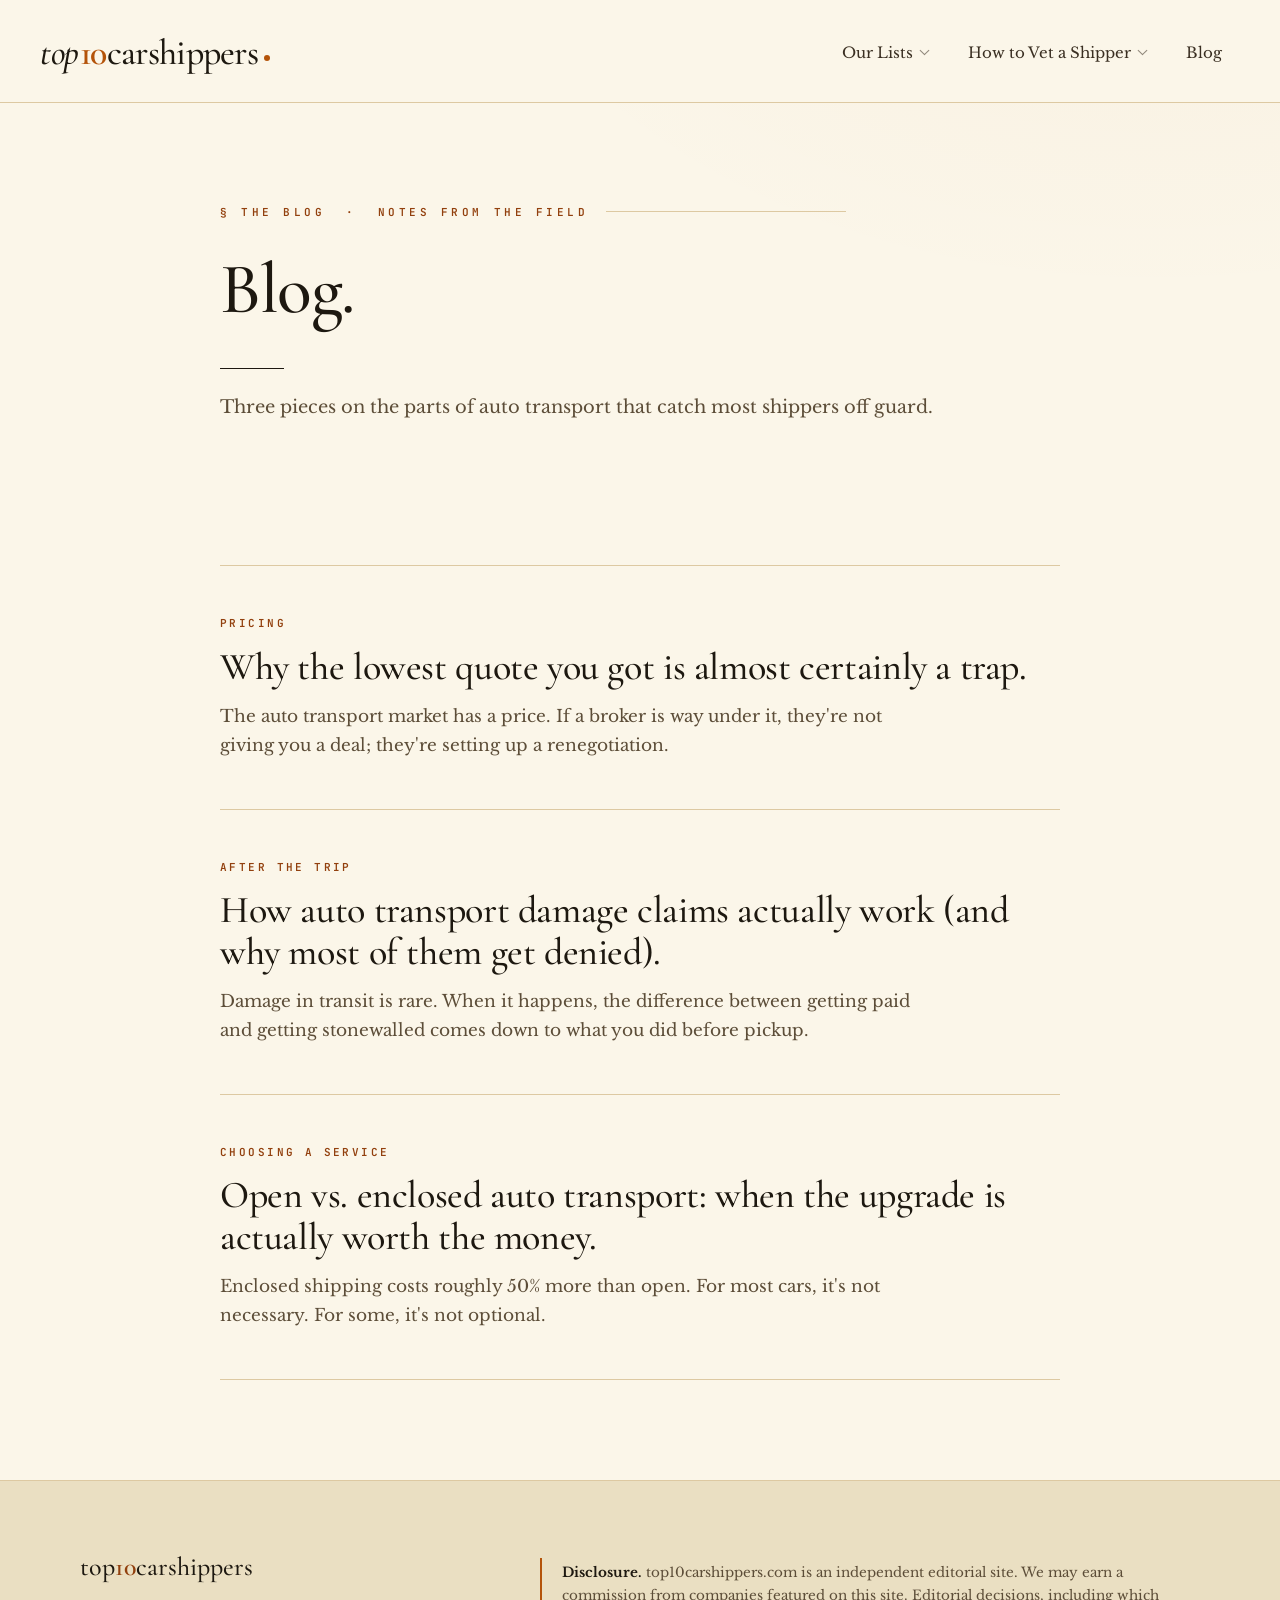
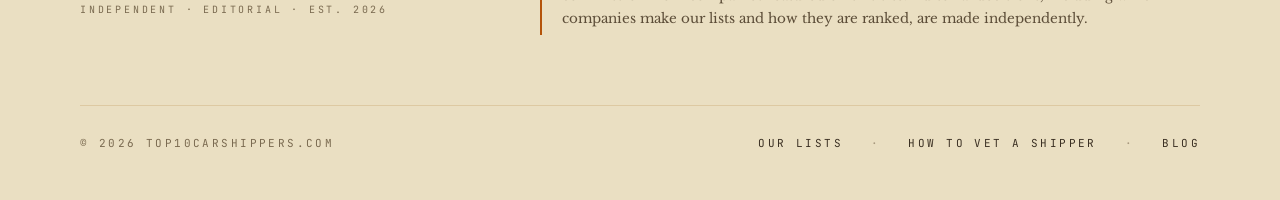
==== blog/index.html @ 25932ae4 "fix name of blog" ====
<!doctype html>
<html lang="en">
<head>
<meta charset="utf-8" />
<meta name="viewport" content="width=device-width,initial-scale=1" />
<link rel="icon" type="image/png" href="/favicon.png" />
<link rel="apple-touch-icon" href="/apple-touch-icon.png" />
<title>Blog — top10carshippers</title>
<meta name="description" content="Editorial pieces on auto transport: pricing traps, damage claims, open vs. enclosed transport." />
<link rel="preconnect" href="https://fonts.googleapis.com" />
<link rel="preconnect" href="https://fonts.gstatic.com" crossorigin />
<link href="https://fonts.googleapis.com/css2?family=Cormorant+Garamond:ital,wght@0,400;0,500;0,600;0,700;1,400;1,500;1,600&family=Libre+Baskerville:ital,wght@0,400;0,700;1,400&family=JetBrains+Mono:wght@400;500;600&display=swap" rel="stylesheet" />
<link rel="stylesheet" href="../styles.css" />
<style>
  .entries article p { all: revert; }
  .entries article p::first-letter { all: revert; font-size: inherit; float: none; padding: 0; color: inherit; }
</style>
</head>
<body>
<header class="masthead">
  <div class="wrap mast-row">
    <a href="/" class="logo" aria-label="top10carshippers home">
      <span><span class="word-top">top</span><span class="word-ten">10</span><span class="word-rest">carshippers</span></span>
      <span class="dot" aria-hidden="true"></span>
    </a>
    <nav class="primary" id="primary-nav" aria-label="Primary">
      <div class="navitem" data-menu="lists" tabindex="0" role="button" aria-haspopup="true" aria-expanded="false">
        Our Lists
        <span class="caret" aria-hidden="true"></span>
        <div class="dropdown" role="menu">
          <a href="/top-7-car-shipping-companies.html" role="menuitem">Top 7 Car Shipping Companies</a>
          <a href="/best-for-first-time-shippers.html" role="menuitem">Best for First-Time Shippers</a>
          <a href="/best-for-cross-country.html" role="menuitem">Best for Cross-Country Moves</a>
        </div>
      </div>
      <div class="navitem" data-menu="vet" tabindex="0" role="button" aria-haspopup="true" aria-expanded="false">
        How to Vet a Shipper
        <span class="caret" aria-hidden="true"></span>
        <div class="dropdown" role="menu">
          <a href="/broker-vs-carrier.html" role="menuitem">Broker vs. Carrier</a>
          <a href="/fmcsa-checklist.html" role="menuitem">FMCSA Checklist</a>
          <a href="/verify-a-car-shipping-company.html" role="menuitem">How to Verify a Car Shipping Company</a>
          <a href="/common-auto-transport-scams.html" role="menuitem">Common Auto Transport Scams</a>
        </div>
      </div>
      <a href="/blog/" class="navitem">Blog</a>
    </nav>
  </div>
</header>
<section class="page-hero">
  <div class="narrow">
    <p class="kicker">§ The Blog  &nbsp;·&nbsp; Notes from the field</p>
    <h1>Blog.</h1>
    <p class="subhead">Three pieces on the parts of auto transport that catch most shippers off guard.</p>
  </div>
</section>

<section class="entries">
  <div class="narrow" style="padding-top:24px;">

    <article style="padding:48px 0; border-top:1px solid var(--rule);">
      <p style="font-family:var(--mono);font-size:11px;letter-spacing:0.22em;text-transform:uppercase;color:var(--amber-2);font-weight:600;margin:0 0 14px;">Pricing</p>
      <h2 style="font-family:var(--display);font-weight:500;font-size:38px;line-height:1.1;letter-spacing:-0.01em;color:var(--ink);margin:0 0 14px;">
        <a href="/blog/lowest-quote-trap.html" style="border-bottom:1px solid transparent;transition:border-color .15s;" onmouseover="this.style.borderBottomColor='var(--amber)'" onmouseout="this.style.borderBottomColor='transparent'">Why the lowest quote you got is almost certainly a trap.</a>
      </h2>
      <p style="font-family:var(--body);font-size:17px;line-height:1.7;color:var(--ink-3);margin:0;max-width:60ch;">The auto transport market has a price. If a broker is way under it, they're not giving you a deal; they're setting up a renegotiation.</p>
    </article>

    <article style="padding:48px 0; border-top:1px solid var(--rule);">
      <p style="font-family:var(--mono);font-size:11px;letter-spacing:0.22em;text-transform:uppercase;color:var(--amber-2);font-weight:600;margin:0 0 14px;">After the trip</p>
      <h2 style="font-family:var(--display);font-weight:500;font-size:38px;line-height:1.1;letter-spacing:-0.01em;color:var(--ink);margin:0 0 14px;">
        <a href="/blog/damage-claims.html" style="border-bottom:1px solid transparent;transition:border-color .15s;" onmouseover="this.style.borderBottomColor='var(--amber)'" onmouseout="this.style.borderBottomColor='transparent'">How auto transport damage claims actually work (and why most of them get denied).</a>
      </h2>
      <p style="font-family:var(--body);font-size:17px;line-height:1.7;color:var(--ink-3);margin:0;max-width:60ch;">Damage in transit is rare. When it happens, the difference between getting paid and getting stonewalled comes down to what you did before pickup.</p>
    </article>

    <article style="padding:48px 0; border-top:1px solid var(--rule); border-bottom:1px solid var(--rule);">
      <p style="font-family:var(--mono);font-size:11px;letter-spacing:0.22em;text-transform:uppercase;color:var(--amber-2);font-weight:600;margin:0 0 14px;">Choosing a service</p>
      <h2 style="font-family:var(--display);font-weight:500;font-size:38px;line-height:1.1;letter-spacing:-0.01em;color:var(--ink);margin:0 0 14px;">
        <a href="/blog/open-vs-enclosed.html" style="border-bottom:1px solid transparent;transition:border-color .15s;" onmouseover="this.style.borderBottomColor='var(--amber)'" onmouseout="this.style.borderBottomColor='transparent'">Open vs. enclosed auto transport: when the upgrade is actually worth the money.</a>
      </h2>
      <p style="font-family:var(--body);font-size:17px;line-height:1.7;color:var(--ink-3);margin:0;max-width:60ch;">Enclosed shipping costs roughly 50% more than open. For most cars, it's not necessary. For some, it's not optional.</p>
    </article>

  </div>
</section>
<footer class="site-foot">
  <div class="wrap">
    <div class="foot-grid">
      <div>
        <div class="foot-logo"><span style="font-style:italic;">top</span><span class="word-ten">10</span>carshippers</div>
        <div class="foot-tag">Independent · Editorial · Est. 2026</div>
      </div>
      <p class="disclosure">
        <strong>Disclosure.</strong> top10carshippers.com is an independent editorial site. We may earn a commission from companies featured on this site. Editorial decisions, including which companies make our lists and how they are ranked, are made independently.
      </p>
    </div>
    <div class="foot-bottom">
      <div>© 2026 top10carshippers.com</div>
      <nav class="foot-nav" aria-label="Footer">
        <a href="/top-7-car-shipping-companies.html">Our Lists</a>
        <span class="sep">·</span>
        <a href="/broker-vs-carrier.html">How to Vet a Shipper</a>
        <span class="sep">·</span>
        <a href="/blog/">Blog</a>
      </nav>
    </div>
  </div>
</footer>
<script>
  (function() {
    const items = document.querySelectorAll('nav.primary > .navitem[data-menu]');
    items.forEach(item => {
      const open = () => {
        items.forEach(o => o !== item && o.classList.remove('open'));
        item.classList.add('open');
        item.setAttribute('aria-expanded', 'true');
      };
      const close = () => { item.classList.remove('open'); item.setAttribute('aria-expanded', 'false'); };
      item.addEventListener('click', (e) => { e.stopPropagation(); item.classList.contains('open') ? close() : open(); });
      item.addEventListener('mouseenter', open);
      item.addEventListener('mouseleave', close);
      item.addEventListener('keydown', (e) => {
        if (e.key === 'Enter' || e.key === ' ') { e.preventDefault(); item.classList.contains('open') ? close() : open(); }
        if (e.key === 'Escape') close();
      });
    });
    document.addEventListener('click', () => items.forEach(i => i.classList.remove('open')));
  })();
</script>
</body>
</html>
---- styles.css ----
:root {
    /* Warm paper palette — distinct from Site 1 (Magazine #67 black + red on near-white) */
    --paper:    #FBF6E9;   /* warm cream — page bg */
    --paper-2:  #F4ECD6;   /* tan tint — section shift */
    --paper-3:  #EADFC2;   /* deeper tan — footer */
    --paper-edge:#E5D7B6;  /* warm tan rule */
    --rule:     #DDC9A2;   /* hairline */
    --rule-soft:#E8DBB9;
    --ink:      #1D1810;   /* warm black */
    --ink-2:    #3A2F22;
    --ink-3:    #5C4D38;   /* body */
    --ink-4:    #7A6A50;   /* muted */
    --amber:    #B45309;   /* primary accent — slightly darker amber for AA on cream */
    --amber-2:  #92400E;
    --highlight:#F4D58E;   /* yellow paper highlight */
    --rr-navy:  #021C3D;
    --rr-navy-soft:#0a2952;
    --link:     #1D4ED8;
    --display:  "Cormorant Garamond", "Cormorant", Georgia, serif;
    --body:     "Libre Baskerville", Georgia, "Times New Roman", serif;
    --mono:     "JetBrains Mono", ui-monospace, SFMono-Regular, Menlo, monospace;
  }
  *, *::before, *::after { box-sizing: border-box; }
  html, body { margin: 0; padding: 0; }
  body {
    font-family: var(--body);
    background: var(--paper);
    color: var(--ink);
    -webkit-font-smoothing: antialiased;
    text-rendering: optimizeLegibility;
    font-size: 16px;
    line-height: 1.7;
    /* subtle paper noise */
    background-image:
      radial-gradient(1200px 800px at 90% -10%, rgba(180,83,9,0.045), transparent 60%),
      radial-gradient(900px 700px at -10% 120%, rgba(180,83,9,0.04), transparent 60%);
  }
  a { color: inherit; text-decoration: none; }
  img, svg { max-width: 100%; display: block; }
  ::selection { background: var(--ink); color: var(--paper); }

  .wrap { max-width: 1200px; margin: 0 auto; padding: 0 40px; }
  .narrow { max-width: 920px; margin: 0 auto; padding: 0 40px; }

  /* ============ HEADER ============ */
  .masthead {
    border-bottom: 1px solid var(--rule);
    background: var(--paper);
  }
  .mast-meta {
    border-bottom: 1px solid var(--rule-soft);
    font-family: var(--mono);
    font-size: 11px;
    letter-spacing: 0.18em;
    text-transform: uppercase;
    color: var(--ink-4);
  }
  .mast-meta-inner {
    display: flex; justify-content: space-between; align-items: center;
    height: 36px;
  }
  .mast-meta .dot { color: var(--amber); margin: 0 10px; }
  .mast-row {
    display: flex; align-items: center; justify-content: space-between;
    padding: 26px 0 22px;
    gap: 32px;
  }
  .logo {
    display: inline-flex; align-items: baseline; gap: 0;
    font-family: var(--display);
    font-weight: 500;
    font-size: 36px;
    line-height: 1;
    letter-spacing: -0.012em;
    color: var(--ink);
  }
  .logo .word-top { font-style: italic; font-weight: 500; }
  .logo .word-ten {
    font-style: normal; font-weight: 600;
    color: var(--amber);
    margin: 0 1px;
    /* subtle ligature feel */
    letter-spacing: -0.04em;
  }
  .logo .word-rest { font-weight: 500; letter-spacing: -0.02em; }
  .logo .dot {
    width: 6px; height: 6px; border-radius: 50%;
    background: var(--amber);
    display: inline-block; margin-left: 6px; transform: translateY(-3px);
  }
  .logo small {
    display: block;
    font-family: var(--mono);
    font-size: 9.5px;
    letter-spacing: 0.28em;
    text-transform: uppercase;
    color: var(--ink-4);
    margin-top: 6px;
    font-weight: 500;
  }

  nav.primary { display: flex; align-items: center; gap: 4px; }
  nav.primary > .navitem {
    position: relative;
    font-family: var(--body);
    font-size: 15px;
    font-weight: 400;
    cursor: pointer;
    padding: 14px 18px;
    display: inline-flex; align-items: center; gap: 8px;
    color: var(--ink-2);
    border-radius: 2px;
    transition: color .15s ease, background .15s ease;
  }
  nav.primary > .navitem:hover { color: var(--amber-2); }
  nav.primary > .navitem .caret {
    width: 7px; height: 7px;
    border-right: 1.2px solid currentColor;
    border-bottom: 1.2px solid currentColor;
    transform: rotate(45deg) translate(-1.5px, -1.5px);
    transition: transform .2s ease;
    opacity: 0.55;
  }
  nav.primary > .navitem.open .caret { transform: rotate(-135deg) translate(-1.5px, -1.5px); opacity: 1; }
  .dropdown {
    position: absolute; top: calc(100% + 4px); right: -8px; min-width: 320px;
    background: var(--paper);
    border: 1px solid var(--ink);
    border-top: 3px solid var(--amber);
    box-shadow: 0 18px 40px -10px rgba(29,24,16,0.18);
    padding: 6px 0;
    opacity: 0; pointer-events: none; transform: translateY(-4px);
    transition: opacity .15s ease, transform .15s ease;
    z-index: 20;
  }
  nav.primary > .navitem.open .dropdown { opacity: 1; pointer-events: auto; transform: translateY(0); }
  .dropdown a {
    display: flex; align-items: center; justify-content: space-between;
    padding: 13px 22px;
    font-family: var(--body); font-weight: 400; font-size: 14.5px;
    line-height: 1.4;
    border-bottom: 1px solid var(--rule-soft);
    color: var(--ink);
  }
  .dropdown a:last-child { border-bottom: none; }
  .dropdown a:hover { background: var(--paper-2); color: var(--amber-2); }
  .dropdown a .arrow { font-family: var(--display); font-size: 19px; opacity: 0.45; font-style: italic; }
  .dropdown a:hover .arrow { opacity: 1; }

  /* ============ HERO ============ */
  .hero {
    padding: 120px 0 132px;
    position: relative;
  }
  .hero-eyebrow {
    font-family: var(--mono);
    font-size: 11px;
    letter-spacing: 0.32em;
    text-transform: uppercase;
    color: var(--amber-2);
    font-weight: 600;
    margin: 0 0 40px;
    display: flex; align-items: center; gap: 18px;
  }
  .hero-eyebrow::after {
    content: ""; flex: 1;
    border-top: 1px solid var(--rule);
    max-width: 240px;
  }
  .hero h1 {
    font-family: var(--display);
    font-weight: 500;
    font-size: clamp(44px, 6.6vw, 96px);
    line-height: 1.02;
    letter-spacing: -0.02em;
    color: var(--ink);
    margin: 0 0 0;
    max-width: 18ch;
    text-wrap: balance;
  }
  .hero h1 .line { display: block; }
  .hero h1 em {
    font-style: italic;
    font-weight: 500;
    color: var(--amber-2);
  }
  .hero h1 .quiet {
    color: var(--ink-3);
    font-style: italic;
    font-weight: 400;
  }
  .hero-sub {
    font-family: var(--body);
    font-weight: 400;
    font-size: clamp(17px, 1.45vw, 21px);
    line-height: 1.6;
    color: var(--ink-3);
    max-width: 56ch;
    margin: 56px 0 0;
    text-wrap: pretty;
  }
  .hero-sub::before {
    content: ""; display: block;
    width: 64px; height: 1px;
    background: var(--ink);
    margin-bottom: 28px;
  }
  .hero-foot {
    margin-top: 64px;
    display: flex; align-items: center; gap: 28px;
    font-family: var(--mono);
    font-size: 11px;
    letter-spacing: 0.22em;
    text-transform: uppercase;
    color: var(--ink-4);
  }
  .hero-foot .pill {
    border: 1px solid var(--ink);
    padding: 8px 14px;
    border-radius: 999px;
    color: var(--ink);
    font-weight: 600;
    background: transparent;
  }

  /* ============ SECTIONS ============ */
  section.section {
    padding: 110px 0;
    border-top: 1px solid var(--rule);
  }
  section.tan { background: var(--paper-2); }

  .section-head { margin-bottom: 64px; }
  .kicker {
    font-family: var(--mono);
    font-size: 11px;
    letter-spacing: 0.3em;
    text-transform: uppercase;
    color: var(--amber-2);
    font-weight: 600;
    margin: 0 0 22px;
    display: flex; align-items: center; gap: 14px;
  }
  .kicker .roman { font-family: var(--display); font-style: italic; font-size: 16px; letter-spacing: 0; text-transform: none; color: var(--ink-3); font-weight: 500; margin-right: 4px; }
  .kicker::after { content: ""; flex: 1; border-top: 1px solid var(--rule); max-width: 240px; }
  h2.section-title {
    font-family: var(--display);
    font-weight: 500;
    font-size: clamp(36px, 4.6vw, 60px);
    line-height: 1.05;
    letter-spacing: -0.018em;
    color: var(--ink);
    margin: 0 0 26px;
    max-width: 22ch;
    text-wrap: balance;
  }
  h2.section-title em { font-style: italic; font-weight: 500; color: var(--amber-2); }
  .section-lede {
    font-family: var(--body);
    font-weight: 400;
    font-size: 17px;
    line-height: 1.75;
    color: var(--ink-3);
    max-width: 62ch;
    text-wrap: pretty;
    margin: 0;
  }

  /* ============ CRITERIA (What We Look For) ============ */
  .criteria {
    display: grid;
    grid-template-columns: repeat(2, 1fr);
    gap: 0;
    border-top: 1px solid var(--ink);
  }
  .criterion {
    padding: 48px 56px 48px 0;
    border-bottom: 1px solid var(--rule);
    position: relative;
    display: grid;
    grid-template-columns: 100px 1fr;
    column-gap: 28px;
    align-items: start;
  }
  .criterion:nth-child(odd) { padding-right: 56px; border-right: 1px solid var(--rule); }
  .criterion:nth-child(even) { padding-left: 56px; }
  .criterion:nth-last-child(-n+2) { border-bottom: none; padding-bottom: 16px; }
  .criterion:nth-last-child(1):nth-child(odd) { border-right: 1px solid var(--rule); }

  .crit-num {
    font-family: var(--display);
    font-style: italic;
    font-weight: 500;
    font-size: 96px;
    line-height: 0.85;
    color: var(--amber);
    letter-spacing: -0.03em;
    grid-row: span 2;
  }
  .criterion h3 {
    font-family: var(--display);
    font-weight: 600;
    font-size: 28px;
    line-height: 1.15;
    letter-spacing: -0.012em;
    color: var(--ink);
    margin: 16px 0 14px;
  }
  .criterion p {
    font-family: var(--body);
    font-size: 15px;
    line-height: 1.75;
    color: var(--ink-3);
    margin: 0;
    grid-column: 2;
    max-width: 38ch;
  }

  /* ============ RED FLAGS ============ */
  .flags {
    border-top: 2px solid var(--ink);
    border-bottom: 2px solid var(--ink);
  }
  .flag {
    display: grid;
    grid-template-columns: 56px 1fr 1fr;
    column-gap: 36px;
    align-items: baseline;
    padding: 30px 0;
    border-bottom: 1px solid var(--rule);
  }
  .flag:last-child { border-bottom: none; }
  .flag-mark {
    font-family: var(--mono);
    font-size: 11px;
    letter-spacing: 0.18em;
    color: var(--amber-2);
    font-weight: 700;
    padding-top: 8px;
  }
  .flag h3 {
    font-family: var(--display);
    font-weight: 500;
    font-size: clamp(22px, 2vw, 28px);
    line-height: 1.2;
    letter-spacing: -0.01em;
    color: var(--ink);
    margin: 0;
    font-style: italic;
  }
  .flag p {
    font-family: var(--body);
    font-size: 14.5px;
    line-height: 1.7;
    color: var(--ink-3);
    margin: 0;
  }

  /* ============ TOP PICK (RoadRunner) ============ */
  .pick-shell {
    margin-top: 16px;
    background: var(--paper);
    border: 1px solid var(--ink);
    box-shadow:
      8px 8px 0 var(--paper-edge),
      0 30px 60px -30px rgba(29,24,16,0.18);
  }
  .pick-tag-row {
    display: flex; align-items: center; justify-content: space-between;
    padding: 18px 36px;
    border-bottom: 1px solid var(--ink);
    background: var(--ink);
    color: var(--paper);
  }
  .pick-tag {
    font-family: var(--mono);
    font-size: 11px;
    letter-spacing: 0.32em;
    text-transform: uppercase;
    font-weight: 600;
    display: flex; align-items: center; gap: 14px;
    color: var(--highlight);
  }
  .pick-tag .marker {
    width: 9px; height: 9px;
    background: var(--amber);
    transform: rotate(45deg);
  }
  .pick-meta {
    font-family: var(--mono);
    font-size: 10.5px;
    letter-spacing: 0.22em;
    text-transform: uppercase;
    color: var(--paper-edge);
    font-weight: 500;
  }
  .pick-body-grid {
    display: grid;
    grid-template-columns: 1.05fr 1.4fr;
    gap: 0;
  }
  .pick-logo-side {
    padding: 44px 48px 44px 48px;
    border-right: 1px solid var(--rule);
    background: var(--paper-2);
    display: flex; flex-direction: column; gap: 44px; justify-content: center; align-items: stretch;
  }
  .pick-logo-side > .rr-wrap { display: flex; justify-content: center; }
  .pick-logo-side .rr-logo {
    width: 100%;
    max-width: 280px;
    height: auto;
  }
  .pick-stats { display: grid; grid-template-columns: repeat(3, 1fr); gap: 20px; }
  .pick-stat .num {
    font-family: var(--display); font-style: italic; font-weight: 500;
    font-size: 42px; line-height: 1; color: var(--ink); letter-spacing: -0.02em;
  }
  .pick-stat .lab {
    font-family: var(--mono); font-size: 10px; letter-spacing: 0.22em;
    text-transform: uppercase; color: var(--ink-4); margin-top: 8px;
  }
  .pick-content {
    padding: 56px 56px 52px;
    display: flex; flex-direction: column; gap: 24px;
  }
  .pick-rank-row {
    display: flex; align-items: baseline; gap: 14px;
    border-bottom: 1px solid var(--rule);
    padding-bottom: 22px;
    margin-bottom: 4px;
  }
  .pick-rank-num {
    font-family: var(--display); font-style: italic; font-weight: 500;
    font-size: 88px; line-height: 0.85; letter-spacing: -0.04em;
    color: var(--amber);
  }
  .pick-rank-of {
    font-family: var(--mono); font-size: 11px; letter-spacing: 0.22em;
    text-transform: uppercase; color: var(--ink-4); font-weight: 600;
    padding-bottom: 14px;
  }
  .pick-rank-line {
    font-family: var(--display);
    font-style: italic;
    color: var(--ink-3);
    font-size: 18px;
    margin-left: auto;
    padding-bottom: 16px;
    font-weight: 400;
  }
  .pick-name {
    font-family: var(--display);
    font-weight: 600;
    font-size: clamp(34px, 3.8vw, 48px);
    line-height: 1.05;
    letter-spacing: -0.018em;
    color: var(--ink);
    margin: 0;
  }
  .pick-name .amp { font-style: italic; font-weight: 500; color: var(--amber-2); }
  .pick-body {
    font-family: var(--body);
    font-size: 15.5px;
    line-height: 1.75;
    color: var(--ink-3);
    margin: 0;
    max-width: 60ch;
  }
  .pick-body strong { color: var(--ink); font-weight: 700; }
  .pick-cta {
    display: inline-flex; align-items: center; gap: 14px;
    font-family: var(--display);
    font-style: italic;
    font-weight: 500;
    font-size: 22px;
    color: var(--ink);
    border-bottom: 1.5px solid var(--ink);
    padding-bottom: 4px;
    align-self: flex-start;
    margin-top: 12px;
    transition: color .15s ease, border-color .15s ease, gap .2s ease;
  }
  .pick-cta:hover { color: var(--amber-2); border-color: var(--amber-2); gap: 22px; }
  .pick-cta .chev {
    font-family: var(--mono);
    font-style: normal;
    font-weight: 500;
    font-size: 18px;
  }

  /* ============ LISTS GRID ============ */
  .lists {
    display: grid;
    grid-template-columns: repeat(3, 1fr);
    gap: 0;
    border-top: 1px solid var(--ink);
    border-bottom: 1px solid var(--ink);
  }
  .list-card {
    padding: 48px 36px 44px;
    border-right: 1px solid var(--rule);
    display: flex; flex-direction: column; gap: 18px;
    background: var(--paper);
    transition: background .2s ease;
    position: relative;
  }
  .list-card:last-child { border-right: none; }
  .list-card:hover { background: var(--paper-2); }
  .list-num {
    font-family: var(--display);
    font-style: italic; font-weight: 500;
    font-size: 56px; line-height: 0.9;
    color: var(--amber);
    letter-spacing: -0.03em;
  }
  .list-card h3 {
    font-family: var(--display);
    font-weight: 500;
    font-size: 28px;
    line-height: 1.15;
    letter-spacing: -0.012em;
    color: var(--ink);
    margin: 0;
    text-wrap: balance;
  }
  .list-card p {
    font-family: var(--body);
    font-size: 14.5px;
    line-height: 1.7;
    color: var(--ink-3);
    margin: 0;
    max-width: 32ch;
  }
  .list-card .read {
    margin-top: auto;
    padding-top: 20px;
    font-family: var(--mono);
    font-size: 11px;
    letter-spacing: 0.22em;
    text-transform: uppercase;
    color: var(--ink);
    font-weight: 600;
    display: inline-flex; align-items: center; gap: 10px;
    border-top: 1px solid var(--rule);
    padding-top: 18px;
  }
  .list-card:hover .read { color: var(--amber-2); }
  .list-card .read .arrow { font-family: var(--display); font-style: italic; font-size: 18px; }

  /* ============ BLOG ============ */
  .blog-list {
    display: grid;
    grid-template-columns: 1fr;
    gap: 0;
    border-top: 1px solid var(--ink);
  }
  .blog-row {
    display: grid;
    grid-template-columns: 96px 1.2fr 1.4fr auto;
    column-gap: 36px;
    align-items: baseline;
    padding: 40px 0;
    border-bottom: 1px solid var(--rule);
    position: relative;
    transition: background .2s ease;
  }
  .blog-row:last-child { border-bottom: 1px solid var(--ink); }
  .blog-row:hover { background: rgba(180,83,9,0.04); }
  .blog-row .roman {
    font-family: var(--display);
    font-style: italic; font-weight: 500;
    font-size: 20px;
    color: var(--ink-4);
    letter-spacing: 0.04em;
  }
  .blog-row h3 {
    font-family: var(--display);
    font-weight: 500;
    font-size: clamp(22px, 2.2vw, 30px);
    line-height: 1.15;
    letter-spacing: -0.014em;
    color: var(--ink);
    margin: 0;
    text-wrap: balance;
  }
  .blog-row p {
    font-family: var(--body);
    font-size: 14.5px;
    line-height: 1.7;
    color: var(--ink-3);
    margin: 0;
    max-width: 50ch;
  }
  .blog-row .read {
    font-family: var(--mono);
    font-size: 11px;
    letter-spacing: 0.22em;
    text-transform: uppercase;
    color: var(--ink-4);
    font-weight: 600;
    white-space: nowrap;
    align-self: center;
  }
  .blog-row:hover .read { color: var(--amber-2); }

  /* ============ FOOTER ============ */
  footer.site-foot {
    background: var(--paper-3);
    border-top: 1px solid var(--rule);
    padding: 64px 0 48px;
    color: var(--ink-2);
  }
  .foot-grid {
    display: grid;
    grid-template-columns: 1.2fr 2fr;
    gap: 64px;
    align-items: start;
    margin-bottom: 56px;
  }
  .foot-logo {
    font-family: var(--display);
    font-weight: 500;
    font-size: 26px;
    color: var(--ink);
  }
  .foot-logo .word-ten { color: var(--amber-2); font-weight: 600; }
  .foot-tag {
    margin-top: 12px;
    font-family: var(--mono);
    font-size: 10px;
    letter-spacing: 0.28em;
    text-transform: uppercase;
    color: var(--ink-4);
  }
  .disclosure {
    font-family: var(--body);
    font-size: 13.5px;
    line-height: 1.7;
    color: var(--ink-3);
    max-width: 65ch;
    border-left: 2px solid var(--amber);
    padding: 4px 0 4px 20px;
  }
  .disclosure strong { color: var(--ink); font-weight: 700; }
  .foot-bottom {
    display: flex; justify-content: space-between; align-items: center;
    padding-top: 28px;
    border-top: 1px solid var(--rule);
    font-family: var(--mono);
    font-size: 11px;
    letter-spacing: 0.22em;
    text-transform: uppercase;
    color: var(--ink-4);
  }
  .foot-nav { display: flex; gap: 28px; align-items: center; }
  .foot-nav a { color: var(--ink-2); transition: color .15s ease; }
  .foot-nav a:hover { color: var(--amber-2); }
  .foot-nav .sep { color: var(--ink-4); opacity: 0.6; }

  /* ============ RESPONSIVE ============ */
  @media (max-width: 980px) {
    .wrap, .narrow { padding: 0 24px; }
    .mast-row { flex-wrap: wrap; gap: 18px; padding: 22px 0; }
    nav.primary { width: 100%; gap: 4px; flex-wrap: wrap; }
    nav.primary > .navitem { padding: 10px 12px; font-size: 14px; }
    .hero { padding: 84px 0 96px; }
    .hero-sub { margin-top: 40px; }
    .criteria { grid-template-columns: 1fr; }
    .criterion, .criterion:nth-child(odd), .criterion:nth-child(even) {
      padding: 36px 0; border-right: none;
    }
    .criterion { grid-template-columns: 80px 1fr; }
    .crit-num { font-size: 72px; }
    .pick-body-grid { grid-template-columns: 1fr; }
    .pick-logo-side { border-right: none; border-bottom: 1px solid var(--rule); padding: 40px 32px; }
    .pick-content { padding: 40px 32px; }
    .lists { grid-template-columns: 1fr; }
    .list-card { border-right: none; border-bottom: 1px solid var(--rule); }
    .list-card:last-child { border-bottom: none; }
    .blog-row { grid-template-columns: 1fr; row-gap: 10px; padding: 28px 0; }
    .blog-row .read { display: none; }
    .flag { grid-template-columns: 40px 1fr; row-gap: 8px; }
    .flag p { grid-column: 1 / -1; padding-left: 76px; }
    .foot-grid { grid-template-columns: 1fr; gap: 32px; }
    .foot-bottom { flex-direction: column; gap: 16px; align-items: flex-start; }
  }

  @media (max-width: 600px) {
    .mast-meta-inner { font-size: 9.5px; }
    .mast-meta .hide-sm { display: none; }
    .logo { font-size: 28px; }
    nav.primary > .navitem { font-size: 13px; padding: 8px 10px; }
    .hero h1 { max-width: none; }
    .pick-rank-line { display: none; }
    .pick-rank-num { font-size: 64px; }
    .pick-name { font-size: 30px !important; }
  }

  /* ============ HEADLINE VARIANTS ============ */
  /* A: pure scale + rhythm. Same color, no italic. Middle line smaller, indented. */
  body[data-headline="A"] .hero h1 em {
    font-style: normal;
    font-weight: 500;
    color: inherit;
  }
  body[data-headline="A"] .hero h1 .quiet {
    font-style: normal;
    color: inherit;
  }
  body[data-headline="A"] .hero h1 .line:nth-child(2) {
    font-size: 0.55em;
    padding-left: 22%;
    margin: 0.45em 0 0.2em;
    color: var(--ink-3);
    letter-spacing: -0.01em;
  }

  /* D: mixed typeface. Lines 1 & 3 in Cormorant (default); middle in small-caps Libre Baskerville. No color, no italic — pure typeface contrast. */
  body[data-headline="D"] .hero h1 em {
    font-style: normal;
    font-weight: 500;
    color: inherit;
  }
  body[data-headline="D"] .hero h1 .quiet {
    font-style: normal;
    color: inherit;
  }
  body[data-headline="D"] .hero h1 .line:nth-child(2) {
    font-family: var(--body);
    font-weight: 700;
    font-size: 0.32em;
    letter-spacing: 0.22em;
    text-transform: uppercase;
    color: var(--ink-3);
    margin: 1em 0 0.55em;
    padding-left: 14px;
    border-left: 2px solid var(--amber);
    line-height: 1.4;
  }

  /* ============ CTA VARIANTS ============ */
  /* A: headlines ARE the link. Drop standalone "Read..." UI. */
  body[data-cta="A"] .list-card .read,
  body[data-cta="A"] .blog-row .read,
  body[data-cta="A"] .pick-cta { display: none !important; }
  body[data-cta="A"] .list-card h3,
  body[data-cta="A"] .blog-row h3 {
    text-decoration-line: underline;
    text-decoration-color: transparent;
    text-decoration-thickness: 1px;
    text-underline-offset: 7px;
    transition: text-decoration-color .2s ease;
  }
  body[data-cta="A"] .list-card:hover h3,
  body[data-cta="A"] .blog-row:hover h3 {
    text-decoration-color: var(--amber-2);
  }
  /* RR pick: folio-style cross-reference instead of a CTA */
  body[data-cta="A"] .pick-content::after {
    content: "↳  filed under  /  Top 7 Car Shipping Companies";
    display: block;
    font-family: var(--mono);
    font-size: 11px;
    letter-spacing: 0.2em;
    text-transform: uppercase;
    color: var(--ink-4);
    margin-top: 4px;
    padding-top: 22px;
    border-top: 1px solid var(--rule);
  }
  body[data-cta="A"] .pick-content { padding-bottom: 36px; }

  /* CTA copy variants — show "All 7 companies" only in D, original in current/A */
  .cta-d-only { display: none; }
  body[data-cta="D"] .cta-d-only { display: inline; }
  body[data-cta="D"] .cta-not-d { display: none; }

  /* D: real bordered editorial button. Hairline rectangle, serif label, no glyph. */
  body[data-cta="D"] .list-card .read,
  body[data-cta="D"] .blog-row .read {
    font-family: var(--display);
    font-style: normal;
    font-weight: 500;
    font-size: 15px;
    letter-spacing: 0.01em;
    text-transform: none;
    color: var(--ink);
    border: 1px solid var(--ink);
    padding: 8px 18px 9px;
    background: transparent;
    transition: background .15s ease, color .15s ease;
    border-top: 1px solid var(--ink);
  }
  body[data-cta="D"] .list-card .read {
    align-self: start;
    margin-top: auto;
  }
  body[data-cta="D"] .blog-row .read {
    align-self: center;
    justify-self: end;
  }
  body[data-cta="D"] .list-card .read .arrow,
  body[data-cta="D"] .blog-row .read,
  body[data-cta="D"] .pick-cta .chev { }
  body[data-cta="D"] .list-card .read .arrow,
  body[data-cta="D"] .pick-cta .chev { display: none; }
  body[data-cta="D"] .list-card:hover .read,
  body[data-cta="D"] .blog-row:hover .read {
    background: var(--ink); color: var(--paper);
  }
  body[data-cta="D"] .pick-cta {
    font-family: var(--display);
    font-style: normal;
    font-weight: 500;
    font-size: 16px;
    letter-spacing: 0.01em;
    text-transform: none;
    border: 1px solid var(--paper);
    padding: 11px 22px 12px;
    align-self: start;
    color: var(--paper);
    background: transparent;
  }
  body[data-cta="D"] .pick-cta:hover {
    background: var(--paper); color: var(--ink); border-color: var(--paper); gap: 14px;
  }

  /* Override colored-italic keyword emphasis on section titles (consistent with hero variant D) */
  h2.section-title em { font-style: normal !important; color: inherit !important; font-weight: inherit !important; }
  .foot-logo span[style*="italic"] { font-style: normal !important; }
  /* Fix: variant D pick-cta colors for cream background (was designed for dark) */
  body[data-cta="D"] .pick-cta { color: var(--ink) !important; border-color: var(--ink) !important; }
  body[data-cta="D"] .pick-cta:hover { background: var(--ink) !important; color: var(--paper) !important; border-color: var(--ink) !important; }
  /* Two-button CTA row in Top Pick (review + Top 7) */
  .pick-cta-row { display: flex; gap: 14px; flex-wrap: wrap; align-self: start; }
  body .pick-cta-row a.pick-cta {
    font-family: var(--display); font-style: normal; font-weight: 500;
    font-size: 16px; letter-spacing: 0.01em; text-transform: none;
    padding: 11px 22px 12px; border: 1px solid var(--ink) !important;
    display: inline-flex; align-items: center; gap: 0;
    transition: background .15s, color .15s; text-decoration: none;
  }
  body .pick-cta-row a.pick-cta.primary { background: var(--ink) !important; color: var(--paper) !important; }
  body .pick-cta-row a.pick-cta.primary:hover { background: var(--amber-2) !important; border-color: var(--amber-2) !important; color: var(--paper) !important; }
  body .pick-cta-row a.pick-cta.secondary { background: transparent !important; color: var(--ink) !important; }
  body .pick-cta-row a.pick-cta.secondary:hover { background: var(--ink) !important; color: var(--paper) !important; }

  /* ============ INNER PAGE STYLES (list/article pages) ============ */

  .article-narrow { max-width: 680px; margin: 0 auto; padding: 0 40px; }

  .page-hero { padding: 100px 0 80px; }

  .page-hero .kicker {
    font-family: var(--mono); font-size: 11px; letter-spacing: 0.32em;
    text-transform: uppercase; color: var(--amber-2); font-weight: 600;
    margin: 0 0 32px; display: flex; align-items: center; gap: 18px;
  }

  .page-hero .kicker::after { content: ""; flex: 1; border-top: 1px solid var(--rule); max-width: 240px; }

  .page-hero h1 {
    font-family: var(--display); font-weight: 500;
    font-size: clamp(40px, 5.6vw, 76px); line-height: 1.04;
    letter-spacing: -0.02em; color: var(--ink); margin: 0; max-width: 22ch; text-wrap: balance;
  }

  .page-hero .subhead {
    font-family: var(--body); font-weight: 400; font-size: clamp(17px, 1.4vw, 21px);
    line-height: 1.6; color: var(--ink-3); max-width: 56ch; margin: 40px 0 0; text-wrap: pretty;
  }

  .page-hero .subhead::before {
    content: ""; display: block; width: 64px; height: 1px;
    background: var(--ink); margin-bottom: 24px;
  }

  .article-body {
    padding: 40px 0 100px;
    font-size: 17px; line-height: 1.8;
  }

  .article-body p { margin: 0 0 24px; color: var(--ink-2); }

  .article-body p:first-of-type::first-letter {
    font-family: var(--display); font-weight: 500; font-size: 4.2em;
    float: left; line-height: 0.85; padding: 8px 12px 0 0; color: var(--amber-2);
  }

  .article-body h2 {
    font-family: var(--display); font-weight: 500; font-size: 32px;
    line-height: 1.15; letter-spacing: -0.01em; color: var(--ink);
    margin: 56px 0 18px;
  }

  .article-body h3 {
    font-family: var(--display); font-weight: 500; font-size: 24px;
    line-height: 1.2; color: var(--ink); margin: 36px 0 14px;
  }

  .article-body strong { font-weight: 700; color: var(--ink); }

  .article-body ul { padding-left: 24px; margin: 0 0 24px; }

  .article-body ul li { margin: 0 0 12px; color: var(--ink-2); }

  .article-body .pull {
    border-left: 3px solid var(--amber);
    padding: 6px 0 6px 28px; margin: 36px 0;
    font-family: var(--display); font-style: italic; font-size: 24px;
    line-height: 1.4; color: var(--ink);
  }

  .byline-meta {
    font-family: var(--mono); font-size: 11px; letter-spacing: 0.22em;
    text-transform: uppercase; color: var(--ink-4); font-weight: 500;
    margin: 0 0 56px; display: flex; gap: 18px; align-items: center;
  }

  .byline-meta .sep { color: var(--rule); }

  .entries { padding: 40px 0 100px; }

  .entry {
    display: grid; grid-template-columns: 240px 1fr; gap: 56px;
    padding: 56px 0; border-top: 1px solid var(--rule);
  }

  .entry:last-child { border-bottom: 1px solid var(--rule); }

  .entry-rank {
    font-family: var(--display); font-style: italic; font-weight: 500;
    font-size: 56px; line-height: 1; color: var(--amber-2);
    letter-spacing: -0.02em;
  }

  .entry-rank .num-of {
    display: block; font-family: var(--mono); font-style: normal; font-weight: 500;
    font-size: 11px; letter-spacing: 0.22em; text-transform: uppercase;
    color: var(--ink-4); margin-top: 14px;
  }

  .entry-mark {
    margin-top: 28px; padding: 16px 18px; background: var(--paper-2);
    border: 1px solid var(--paper-edge);
    text-align: center;
  }

  .entry-mark .wordmark {
    font-family: var(--display); font-weight: 600;
    font-size: 22px; line-height: 1.1; color: var(--rr-navy);
    letter-spacing: -0.01em;
  }

  .entry-mark .wordmark.rr { font-size: 20px; }

  .entry-mark .wordmark .word2 { display: block; }

  .entry-mark .wordmark .small { font-family: var(--mono); font-size: 9.5px; letter-spacing: 0.22em; text-transform: uppercase; color: var(--ink-4); margin-top: 6px; display: block; font-weight: 500; }

  .entry-content h2 {
    font-family: var(--display); font-weight: 500; font-size: 36px;
    line-height: 1.1; letter-spacing: -0.01em; color: var(--ink);
    margin: 0 0 8px;
  }

  .entry-content .badge {
    display: inline-block; font-family: var(--mono); font-size: 10px;
    letter-spacing: 0.22em; text-transform: uppercase; color: var(--amber-2);
    font-weight: 600; margin-bottom: 10px;
  }

  .entry-content p { font-size: 16.5px; line-height: 1.75; color: var(--ink-2); margin: 0 0 16px; }

  .entry-content .best-for {
    display: block; padding: 14px 0 0; margin-top: 8px;
    border-top: 1px solid var(--rule-soft);
    font-family: var(--body); font-size: 14.5px; color: var(--ink-3);
  }

  .entry-content .best-for strong {
    font-family: var(--mono); font-size: 10px; letter-spacing: 0.22em;
    text-transform: uppercase; color: var(--ink); font-weight: 600;
    margin-right: 14px;
  }

  .intro-block { padding: 60px 0 20px; }

  .intro-block p {
    font-family: var(--body); font-size: 18px; line-height: 1.75;
    color: var(--ink-2); margin: 0 0 22px;
  }

  .methodology-note {
    background: var(--paper-2); border-left: 3px solid var(--amber);
    padding: 28px 32px; margin: 32px 0 0;
    font-size: 15px; line-height: 1.7; color: var(--ink-3);
    font-family: var(--body);
  }

  .methodology-note .label {
    font-family: var(--mono); font-size: 10px; letter-spacing: 0.22em;
    text-transform: uppercase; color: var(--amber-2); font-weight: 600;
    margin-bottom: 12px; display: block;
  }

  .closing-block { padding: 0 0 80px; }

  .closing-block .h2 {
    font-family: var(--display); font-weight: 500; font-size: 32px;
    line-height: 1.15; letter-spacing: -0.01em; color: var(--ink);
    margin: 0 0 18px;
  }

  .closing-block p { font-size: 17px; line-height: 1.75; color: var(--ink-2); margin: 0 0 18px; }

  .closing-block ul { padding: 0; margin: 16px 0 28px; list-style: none; }

  .closing-block ul li {
    padding: 18px 0 18px 0; border-top: 1px solid var(--rule-soft);
    font-size: 16px; line-height: 1.7; color: var(--ink-2);
  }

  .closing-block ul li:last-child { border-bottom: 1px solid var(--rule-soft); }

  .cta-block {
    background: var(--paper-2); border-top: 1px solid var(--rule);
    border-bottom: 1px solid var(--rule); padding: 80px 0;
  }

  .cta-block .label {
    font-family: var(--mono); font-size: 11px; letter-spacing: 0.32em;
    text-transform: uppercase; color: var(--amber-2); font-weight: 600;
    margin-bottom: 18px;
  }

  .cta-block h2 {
    font-family: var(--display); font-weight: 500; font-size: 38px;
    line-height: 1.1; letter-spacing: -0.01em; color: var(--ink);
    margin: 0 0 20px; max-width: 22ch;
  }

  .cta-block .cta-row { display: flex; gap: 14px; flex-wrap: wrap; margin-top: 28px; }

  .cta-btn {
    display: inline-block; font-family: var(--display); font-weight: 500;
    font-size: 15px; padding: 12px 22px; border: 1px solid var(--ink);
    color: var(--ink); background: transparent; transition: background .15s, color .15s;
  }

  .cta-btn:hover { background: var(--ink); color: var(--paper); }

  .cta-btn.primary { background: var(--ink); color: var(--paper); }

  .cta-btn.primary:hover { background: var(--amber-2); border-color: var(--amber-2); }

  .site-foot { background: var(--paper-3); padding: 60px 0 36px; border-top: 1px solid var(--paper-edge); }

  @media (max-width: 820px) {
    .wrap, .narrow, .article-narrow { padding: 0 24px; }
    .mast-row { flex-direction: row; flex-wrap: wrap; }
    .logo { font-size: 28px; }
    nav.primary > .navitem { font-size: 13px; padding: 8px 10px; }
    .page-hero { padding: 60px 0 48px; }
    .page-hero h1 { font-size: clamp(34px, 8vw, 48px); }
    .entry { grid-template-columns: 1fr; gap: 28px; padding: 40px 0; }
    .entry-rank { font-size: 44px; }
    .entry-content h2 { font-size: 28px; }
    .article-body { padding: 24px 0 64px; font-size: 16px; }
    .article-body h2 { font-size: 26px; }
    .foot-grid { grid-template-columns: 1fr; gap: 28px; }
    .foot-bottom { flex-direction: column; gap: 12px; }
  }


  /* ============ REVIEW PAGE STYLES ============ */

  .review-meta {
    display: flex; gap: 24px; align-items: center; flex-wrap: wrap;
    font-family: var(--mono); font-size: 11px; letter-spacing: 0.22em;
    text-transform: uppercase; color: var(--ink-4); font-weight: 500;
    margin: 32px 0 0;
  }

  .review-meta .sep { color: var(--rule); }

  .review-rating {
    display: flex; align-items: baseline; gap: 16px;
    padding: 36px 0 32px; margin: 36px 0 8px;
    border-top: 1px solid var(--rule); border-bottom: 1px solid var(--rule);
  }

  .review-rating .num {
    font-family: var(--display); font-weight: 500; font-size: 72px;
    line-height: 1; color: var(--ink); letter-spacing: -0.02em;
  }

  .review-rating .out {
    font-family: var(--display); font-weight: 400; font-size: 28px;
    color: var(--ink-3); letter-spacing: -0.01em;
  }

  .review-rating .stars {
    font-family: var(--display); font-size: 26px; letter-spacing: 4px;
    color: var(--amber-2); margin-left: auto;
  }

  .review-rating .label {
    font-family: var(--mono); font-size: 10px; letter-spacing: 0.22em;
    text-transform: uppercase; color: var(--ink-4); font-weight: 600;
    display: block; margin-top: 8px;
  }

  .verdict-block {
    background: var(--paper-2); border-left: 3px solid var(--amber);
    padding: 32px 36px; margin: 0 0 36px;
    font-family: var(--display); font-style: italic; font-size: 22px;
    line-height: 1.5; color: var(--ink); font-weight: 500;
  }

  .verdict-block .label {
    font-family: var(--mono); font-style: normal; font-size: 10px;
    letter-spacing: 0.22em; text-transform: uppercase; color: var(--amber-2);
    font-weight: 600; margin-bottom: 14px; display: block;
  }

  .at-a-glance {
    display: grid; grid-template-columns: repeat(2, 1fr); gap: 0;
    border-top: 1px solid var(--rule);
    margin: 40px 0;
  }

  .at-a-glance .item {
    padding: 22px 24px; border-bottom: 1px solid var(--rule);
    font-family: var(--body); font-size: 15px; color: var(--ink-2);
    line-height: 1.55;
  }

  .at-a-glance .item:nth-child(odd) { border-right: 1px solid var(--rule); }

  .at-a-glance .item .lab {
    display: block; font-family: var(--mono); font-size: 9.5px;
    letter-spacing: 0.22em; text-transform: uppercase; color: var(--amber-2);
    font-weight: 600; margin-bottom: 8px;
  }

  .at-a-glance .item .val {
    display: block; font-family: var(--display); font-size: 22px;
    line-height: 1.2; color: var(--ink); font-weight: 500;
    letter-spacing: -0.01em;
  }

  .review-logo-row {
    display: flex; justify-content: center;
    background: var(--paper-2); padding: 36px 24px;
    border-top: 1px solid var(--paper-edge);
    border-bottom: 1px solid var(--paper-edge);
    margin: 0 0 40px;
  }

  .review-logo-row svg { max-width: 280px; width: 100%; height: auto; }
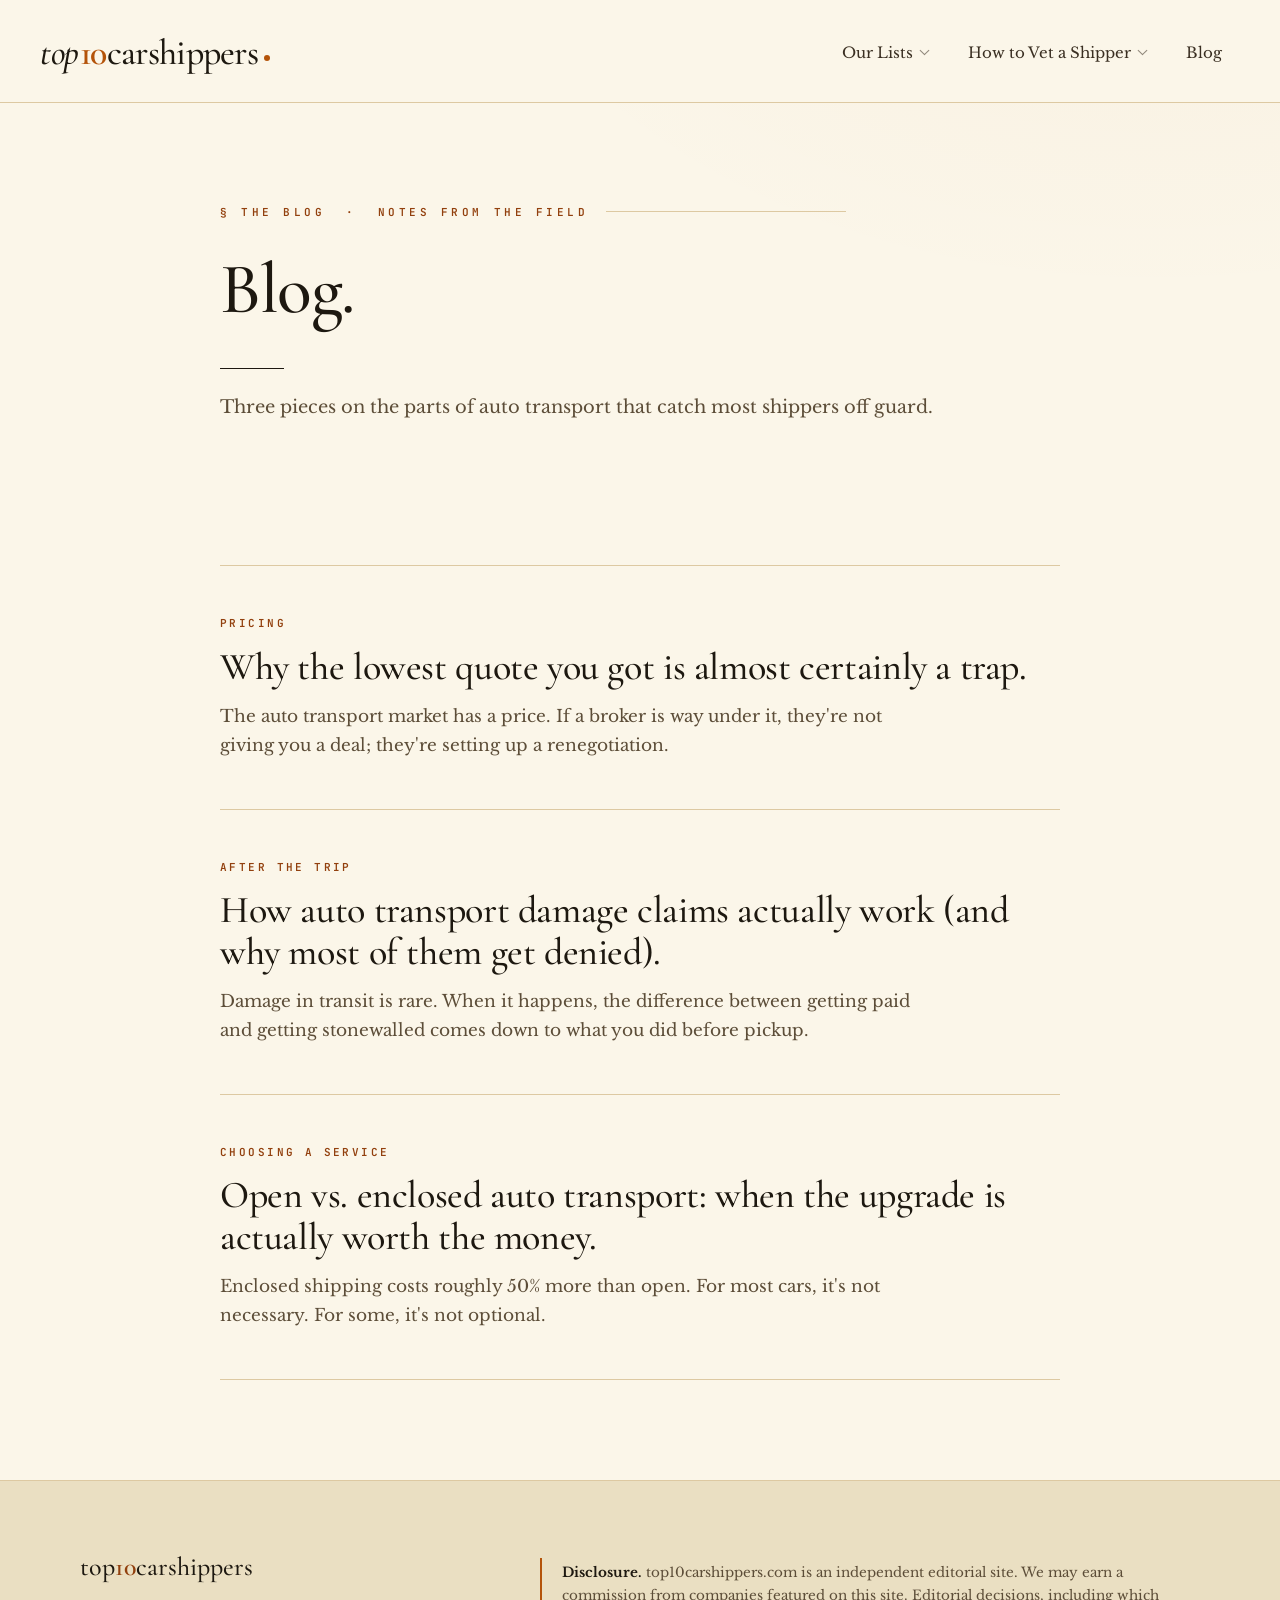
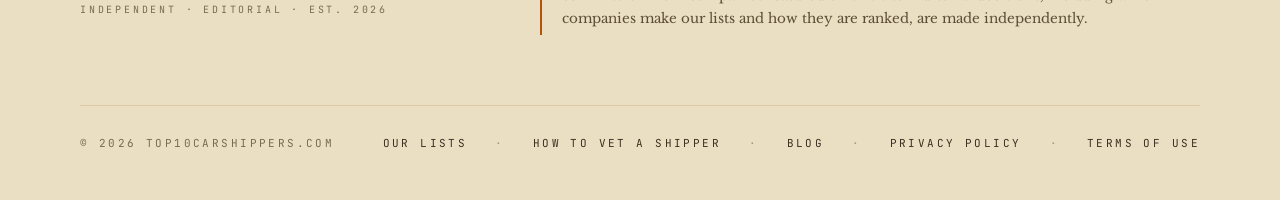
==== commit 2be64410: "privacy in footer" ====
--- a/blog/index.html
+++ b/blog/index.html
@@ -103,6 +103,10 @@
         <a href="/broker-vs-carrier.html">How to Vet a Shipper</a>
         <span class="sep">·</span>
         <a href="/blog/">Blog</a>
+        <span class="sep">·</span>
+        <a href="/privacy-policy.html">Privacy Policy</a>
+        <span class="sep">·</span>
+        <a href="/terms-of-use.html">Terms of Use</a>
       </nav>
     </div>
   </div>
